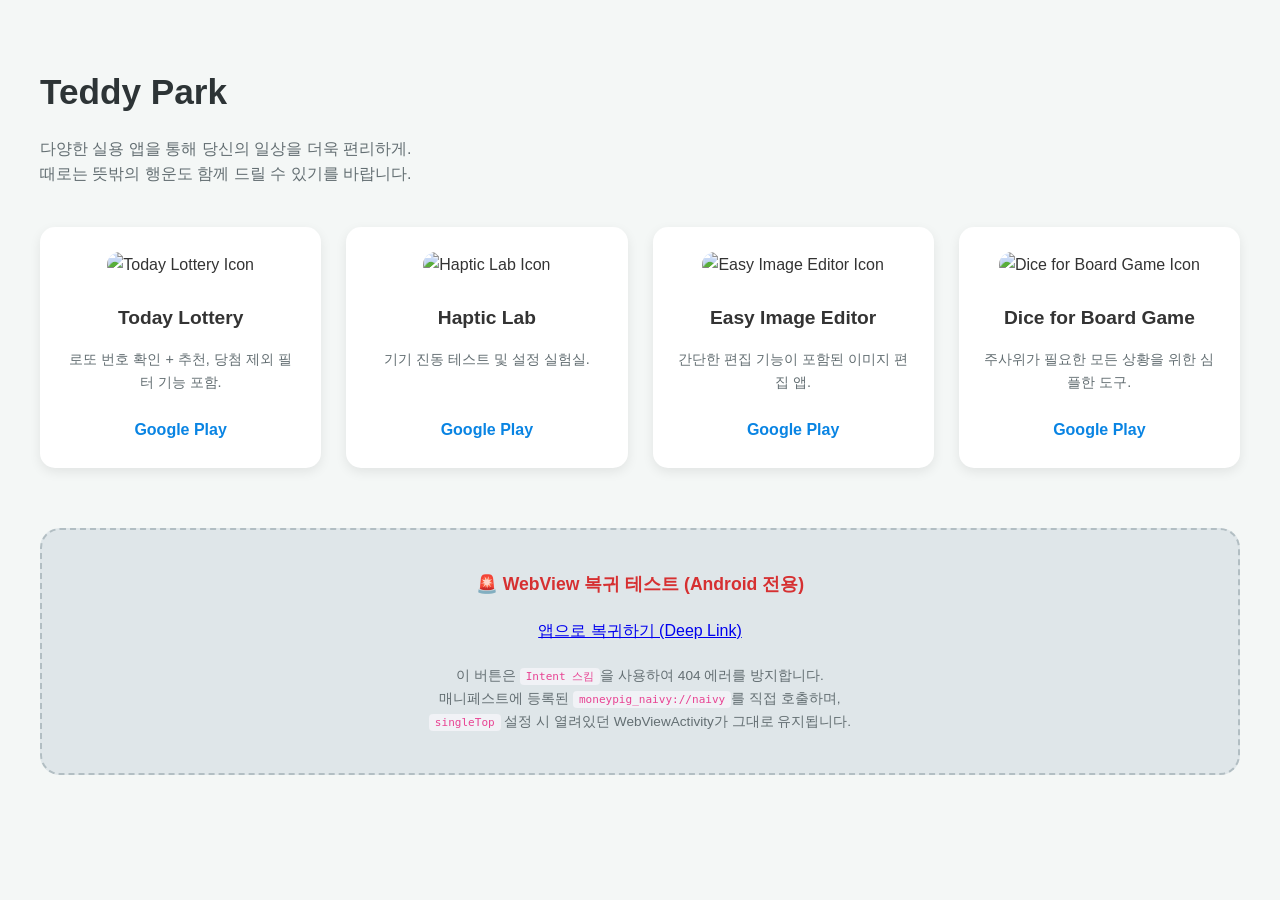
==== index.html @ 838d869d "Update index.html" ====
<!DOCTYPE html>
<html lang="ko">
<head>
  <meta charset="UTF-8" />
  <meta name="viewport" content="width=device-width, initial-scale=1.0"/>
  <title>Teddy Park – Android App Developer</title>
  <style>
    body {
      font-family: 'Segoe UI', Tahoma, Geneva, Verdana, sans-serif;
      background-color: #f4f7f6;
      color: #333;
      padding: 40px;
      line-height: 1.6;
      margin: 0;
    }
    h1 {
      font-size: 2.2em;
      margin-bottom: 10px;
      color: #2d3436;
    }
    .intro {
      margin-bottom: 40px;
      color: #636e72;
    }
    .app-list {
      display: grid;
      grid-template-columns: repeat(auto-fit, minmax(280px, 1fr));
      gap: 25px;
    }
    .app-card {
      background: white;
      border-radius: 15px;
      box-shadow: 0 4px 12px rgba(0,0,0,0.08);
      padding: 25px;
      text-align: center;
      transition: transform 0.2s;
    }
    .app-card:hover {
      transform: translateY(-5px);
    }
    .app-card img {
      width: 96px;
      height: 96px;
      border-radius: 20px;
      margin-bottom: 15px;
    }
    .app-card h3 {
      margin: 10px 0 5px 0;
      font-size: 1.2em;
    }
    .app-card p {
      font-size: 0.9em;
      color: #636e72;
      height: 40px;
    }
    .app-card a {
      display: inline-block;
      margin-top: 15px;
      text-decoration: none;
      color: #0984e3;
      font-weight: bold;
    }

    /* 테스트 섹션 스타일 */
    .test-container {
      margin-top: 60px;
      padding: 40px 20px;
      background-color: #dfe6e9;
      border-radius: 20px;
      text-align: center;
      border: 2px dashed #b2bec3;
    }
    .test-label {
      display: block;
      color: #d63031;
      font-weight: bold;
      margin-bottom: 20px;
      font-size: 1.1em;
    }
    .btn-intent {
      display: inline-block;
      background-color: #2d3436;
      color: #ffffff !important;
      padding: 18px 40px;
      border-radius: 12px;
      text-decoration: none;
      font-size: 1.2em;
      font-weight: bold;
      box-shadow: 0 4px 15px rgba(0,0,0,0.2);
      transition: all 0.3s ease;
    }
    .btn-intent:active {
      transform: scale(0.95);
      background-color: #000;
    }
    .test-info {
      margin-top: 20px;
      font-size: 0.85em;
      color: #636e72;
      line-height: 1.7;
    }
    .code-span {
      background: #f1f2f6;
      padding: 2px 6px;
      border-radius: 4px;
      font-family: monospace;
      color: #e84393;
    }
  </style>
</head>
<body>

  <h1>Teddy Park</h1>
  <div class="intro">
    <p>
      다양한 실용 앱을 통해 당신의 일상을 더욱 편리하게.<br>
      때로는 뜻밖의 행운도 함께 드릴 수 있기를 바랍니다.
    </p>
  </div>

  <div class="app-list">
    <div class="app-card">
      <img src="https://via.placeholder.com/96/0984e3/ffffff?text=Lotto" alt="Today Lottery Icon">
      <h3>Today Lottery</h3>
      <p>로또 번호 확인 + 추천, 당첨 제외 필터 기능 포함.</p>
      <a href="https://play.google.com/store/apps/details?id=com.teddy_park.today_lottery" target="_blank">Google Play</a>
    </div>

    <div class="app-card">
      <img src="https://via.placeholder.com/96/6c5ce7/ffffff?text=Vibe" alt="Haptic Lab Icon">
      <h3>Haptic Lab</h3>
      <p>기기 진동 테스트 및 설정 실험실.</p>
      <a href="https://play.google.com/store/apps/details?id=com.project_100.haptic_lab" target="_blank">Google Play</a>
    </div>

    <div class="app-card">
      <img src="https://via.placeholder.com/96/00b894/ffffff?text=Edit" alt="Easy Image Editor Icon">
      <h3>Easy Image Editor</h3>
      <p>간단한 편집 기능이 포함된 이미지 편집 앱.</p>
      <a href="https://play.google.com/store/apps/details?id=com.tapark.easy_image_editor" target="_blank">Google Play</a>
    </div>

    <div class="app-card">
      <img src="https://via.placeholder.com/96/fdb827/ffffff?text=Dice" alt="Dice for Board Game Icon">
      <h3>Dice for Board Game</h3>
      <p>주사위가 필요한 모든 상황을 위한 심플한 도구.</p>
      <a href="https://play.google.com/store/apps/details?id=com.teddypark.dice_for_board_game" target="_blank">Google Play</a>
    </div>
  </div>

  <div class="test-container">
    <span class="test-label">🚨 WebView 복귀 테스트 (Android 전용)</span>
    
    <!-- <a href="intent://naivy#Intent;scheme=moneypig_naivy;package=kr.bitbyte.moneypig;end" class="btn-intent">
       앱으로 복귀하기
    </a> -->
    <a href="moneypig_naivy://naivy" class="btn-return">
       앱으로 복귀하기 (Deep Link)
    </a>

    <div class="test-info">
      이 버튼은 <span class="code-span">Intent 스킴</span>을 사용하여 404 에러를 방지합니다.<br>
      매니페스트에 등록된 <span class="code-span">moneypig_naivy://naivy</span>를 직접 호출하며,<br>
      <span class="code-span">singleTop</span> 설정 시 열려있던 WebViewActivity가 그대로 유지됩니다.
    </div>
  </div>

</body>
</html>
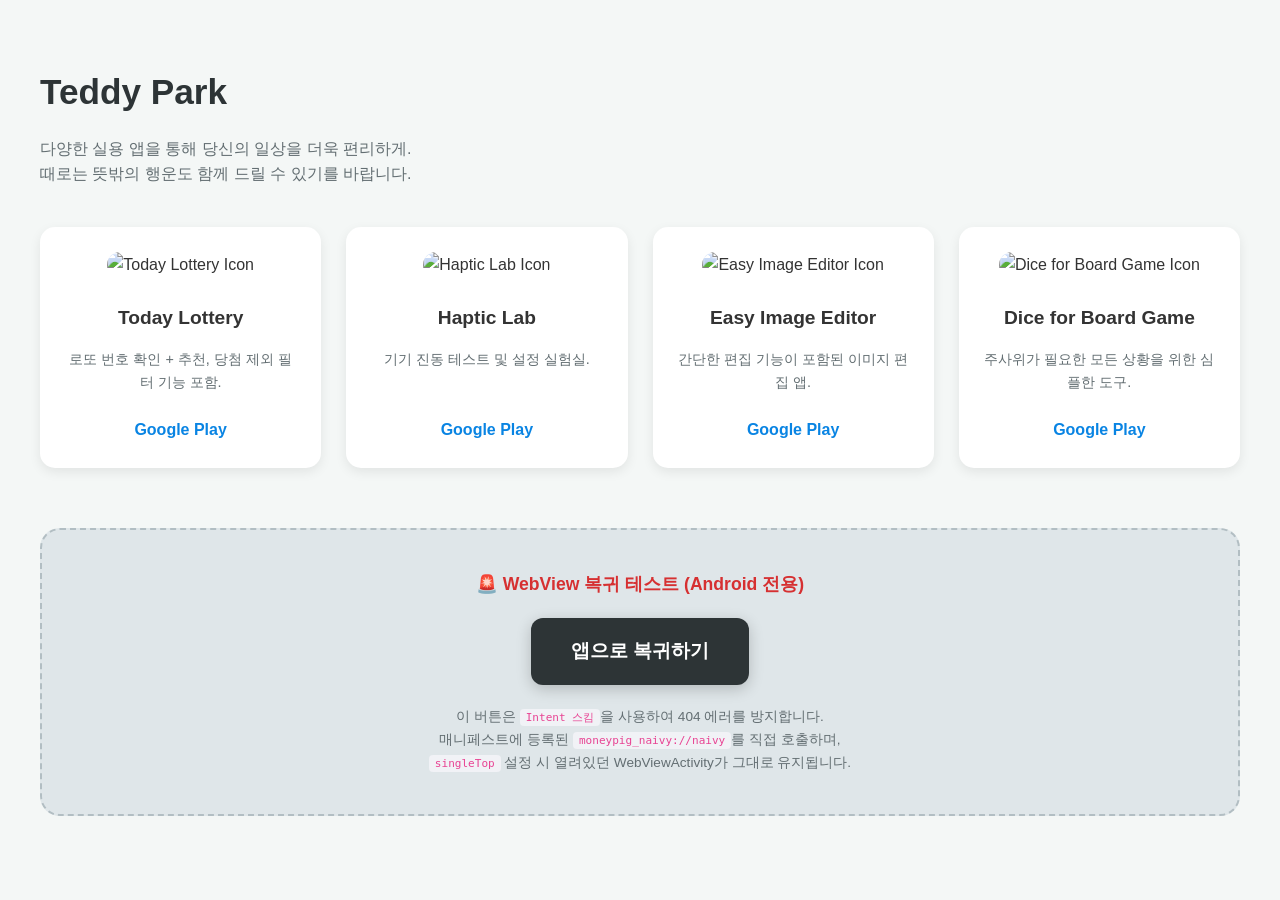
==== commit 59978430: "Update index.html" ====
--- a/index.html
+++ b/index.html
@@ -151,12 +151,12 @@
   <div class="test-container">
     <span class="test-label">🚨 WebView 복귀 테스트 (Android 전용)</span>
     
-    <!-- <a href="intent://naivy#Intent;scheme=moneypig_naivy;package=kr.bitbyte.moneypig;end" class="btn-intent">
+    <a href="intent://naivy#Intent;scheme=moneypig_naivy;package=kr.bitbyte.moneypig;end" class="btn-intent">
        앱으로 복귀하기
+    </a>
+    <!-- <a href="moneypig_naivy://naivy" class="btn-return">
+       앱으로 복귀하기 (Deep Link)
     </a> -->
-    <a href="moneypig_naivy://naivy" class="btn-return">
-       앱으로 복귀하기 (Deep Link)
-    </a>
 
     <div class="test-info">
       이 버튼은 <span class="code-span">Intent 스킴</span>을 사용하여 404 에러를 방지합니다.<br>
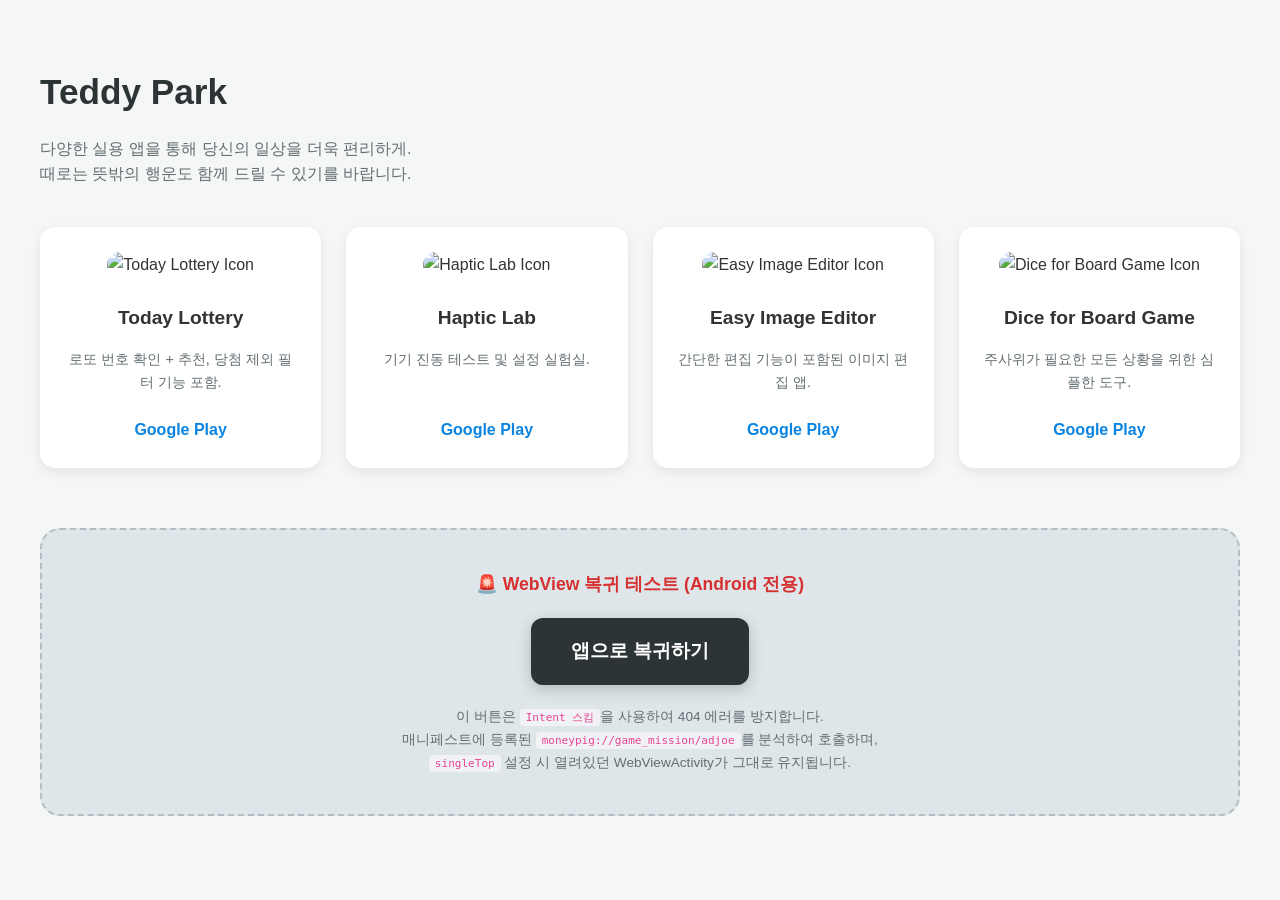
==== commit 8428089d: "Update index.html" ====
--- a/index.html
+++ b/index.html
@@ -151,16 +151,14 @@
   <div class="test-container">
     <span class="test-label">🚨 WebView 복귀 테스트 (Android 전용)</span>
     
-    <a href="intent://naivy#Intent;scheme=moneypig_naivy;package=kr.bitbyte.moneypig;end" class="btn-intent">
+    <!-- Intent 스킴 호출 방식 -->
+    <a href="intent://game_mission/adjoe#Intent;scheme=moneypig;package=kr.bitbyte.moneypig;end" class="btn-intent">
        앱으로 복귀하기
     </a>
-    <!-- <a href="moneypig_naivy://naivy" class="btn-return">
-       앱으로 복귀하기 (Deep Link)
-    </a> -->
 
     <div class="test-info">
       이 버튼은 <span class="code-span">Intent 스킴</span>을 사용하여 404 에러를 방지합니다.<br>
-      매니페스트에 등록된 <span class="code-span">moneypig_naivy://naivy</span>를 직접 호출하며,<br>
+      매니페스트에 등록된 <span class="code-span">moneypig://game_mission/adjoe</span>를 분석하여 호출하며,<br>
       <span class="code-span">singleTop</span> 설정 시 열려있던 WebViewActivity가 그대로 유지됩니다.
     </div>
   </div>
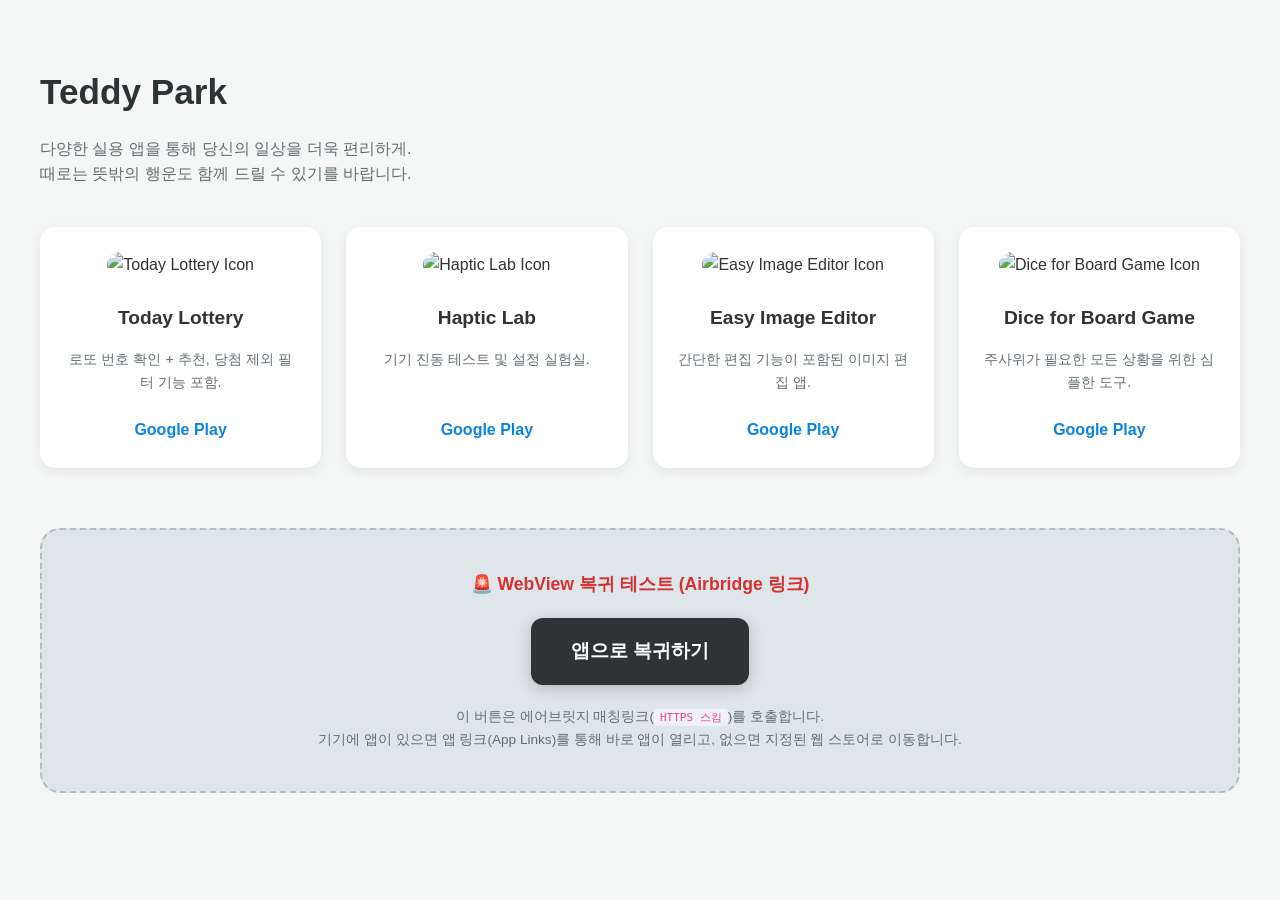
==== commit 1e1b171d: "Update index.html" ====
--- a/index.html
+++ b/index.html
@@ -149,17 +149,16 @@
   </div>
 
   <div class="test-container">
-    <span class="test-label">🚨 WebView 복귀 테스트 (Android 전용)</span>
+    <span class="test-label">🚨 WebView 복귀 테스트 (Airbridge 링크)</span>
     
-    <!-- Intent 스킴 호출 방식 -->
-    <a href="intent://game_mission/adjoe#Intent;scheme=moneypig;package=kr.bitbyte.moneypig;end" class="btn-intent">
+    <!-- 에어브릿지 링크 호출 방식 -->
+    <a href="https://moneypig.airbridge.io/game_misison/adjoe" class="btn-intent">
        앱으로 복귀하기
     </a>
 
     <div class="test-info">
-      이 버튼은 <span class="code-span">Intent 스킴</span>을 사용하여 404 에러를 방지합니다.<br>
-      매니페스트에 등록된 <span class="code-span">moneypig://game_mission/adjoe</span>를 분석하여 호출하며,<br>
-      <span class="code-span">singleTop</span> 설정 시 열려있던 WebViewActivity가 그대로 유지됩니다.
+      이 버튼은 에어브릿지 매칭링크(<span class="code-span">HTTPS 스킴</span>)를 호출합니다.<br>
+      기기에 앱이 있으면 앱 링크(App Links)를 통해 바로 앱이 열리고, 없으면 지정된 웹 스토어로 이동합니다.
     </div>
   </div>
 
